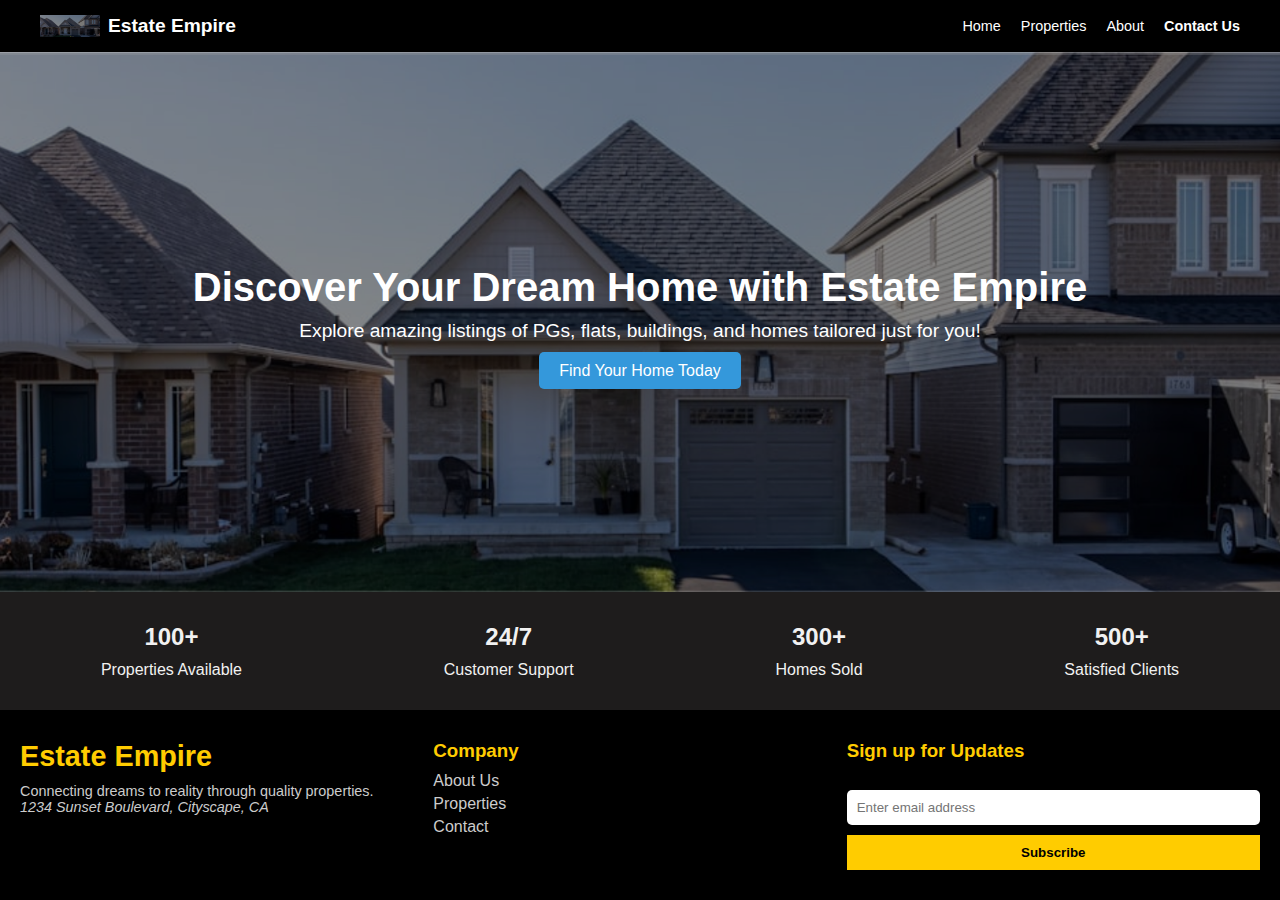
==== index.html @ 5ba8b9bf "webpage sfor real estate website" ====
<!DOCTYPE html>
<html lang="en">
<head>
    <meta charset="UTF-8">
    <meta name="viewport" content="width=device-width, initial-scale=1.0">
    <title>Estate Empire</title>
    <link rel="stylesheet" href="styles.css">
</head>
<body>

    <!-- Header Section -->
    <header class="header">
        <div class="header-container">
            <!-- Logo and Site Name -->
            <div class="logo">
                <img src="12.png" alt="Estate Empire Logo"> 
                <span>Estate Empire</span>
            </div>

            <!-- Navigation Links -->
            <nav class="nav-links">
                <a href="index.html">Home</a>
                <a href="property.html">Properties</a>
                <a href="about.html">About</a>
                <a href="contactus.html" class="highlighted">Contact Us</a>
            </nav>
        </div>
    </header>

    <!-- Hero Section -->
    <section class="hero">
        <div class="hero-content">
            <h1>Discover Your Dream Home with Estate Empire</h1>
            <p>Explore amazing listings of PGs, flats, buildings, and homes tailored just for you!</p>
            <a href="#properties" class="cta-button">Find Your Home Today</a>
        </div>
    </section>

    <!-- stats section  -->

    <div class="stats-section">
        <div class="stat">
          <h2>100+</h2>
          <p>Properties Available</p>
        </div>
        <div class="stat">
          <h2>24/7</h2>
          <p>Customer Support</p>
        </div>
        <div class="stat">
          <h2>300+</h2>
          <p>Homes Sold</p>
        </div>
        <div class="stat">
          <h2>500+</h2>
          <p>Satisfied Clients</p>
        </div>
      </div>
      


    <!-- Footer Section -->
    <!-- Footer -->
    <!-- Footer -->
    <footer>
        <div class="footer-content">
            <div class="footer-logo"><h2>Estate Empire</h2></div>
            <p>Connecting dreams to reality through quality properties.</p>
            <address>1234 Sunset Boulevard, Cityscape, CA</address>
        </div>
        <div class="footer-links">
            <h3>Company</h3>
            <a href="about.html">About Us</a>
            <a href="properties.html">Properties</a>
            <a href="contactus.html">Contact</a>
        </div>
        <div class="footer-subscribe">
            <h3>Sign up for Updates</h3>
            <p>Get the latest news and updates right to your inbox.</p>
            <input type="email" placeholder="Enter email address">
            <button>Subscribe</button>
        </div>
    </footer>

</body>
</html>
---- styles.css ----
/* Reset */
* {
    margin: 0;
    padding: 0;
    box-sizing: border-box;
}

body {
    font-family: Arial, sans-serif;
    background-color: #1f1c1c;
}

/* Header Styling */
.header {
    background-color: #000;
    padding: 15px 20px;
}

.header-container {
    display: flex;
    justify-content: space-between;
    align-items: center;
    max-width: 1200px;
    margin: auto;
}

.logo {
    display: flex;
    align-items: center;
}

.logo img {
    width: 60px;
    margin-right: 8px;
}

.logo span {
    color: #fff;
    font-size: 1.2em;
    font-weight: bold;
}

.nav-links {
    display: flex;
}

.nav-links a {
    color: #fff;
    margin-left: 20px;
    font-size: 0.9em;
    text-decoration: none;
    transition: color 0.3s;
}

.nav-links a:hover {
    color: #f1c40f;
}

.highlighted {
    color: #f1c40f;
    font-weight: bold;
}

/* Hero Section */
.hero {
    background: url('12.png') no-repeat center center/cover; /* Replace with your background image path */
    height: 60vh;
    display: flex;
    justify-content: center;
    align-items: center;
    color: #fff;
    text-align: center;
}

.hero-content h1 {
    font-size: 2.5em;
    margin-bottom: 10px;
}

.hero-content p {
    font-size: 1.2em;
    margin-bottom: 20px;
}

.cta-button {
    background-color: #3498db;
    color: #fff;
    padding: 10px 20px;
    border-radius: 5px;
    text-decoration: none;
    transition: background-color 0.3s;
}

.cta-button:hover {
    background-color: #2980b9;
}

/* Stats Section Styling */
.stats-section {
    height: 118px;
    display: flex;
    justify-content: space-around;
    align-items: center;
    background-color: #1e1c1c; /* Dark background */
    color: #f1f1f1; /* Light text color */
    padding: 20px 0;
    text-align: center;
    font-family: Arial, sans-serif;
  }
  
  /* Individual Stat Block */
  .stat {
    margin: 0 20px;
  }
  
  .stat h2 {
    font-size: 1.5rem;
    margin-bottom: 10px;
  }
  
  .stat p {
    font-size: 1rem;
    margin: 0;
  }
  


/* Footer */
footer {
    display: flex;
    justify-content: space-around;
    padding: 30px 20px;
    background-color: #000;
    text-align: left;
}
.footer-content, .footer-links, .footer-subscribe {
    flex: 1;
}
.footer-content .footer-logo {
    font-size: 1.5em;
    margin-bottom: 10px;
}

.footer-logo h2 {
    color: #ffcc00;
    font-size: 1.2em;
    font-weight: bold;
}

.footer-content p, .footer-content address {
    font-size: 0.9em;
    color: #ccc;
}
.footer-links h3, .footer-subscribe h3 {
    margin-bottom: 10px;
    color: #ffcc00;
}
.footer-links a {
    display: block;
    color: #ccc;
    text-decoration: none;
    margin-bottom: 5px;
}
.footer-subscribe input[type="email"] {
    padding: 10px;
    width: 100%;
    margin-bottom: 10px;
    border: none;
    border-radius: 5px;
}
.footer-subscribe button {
    width: 100%;
    padding: 10px;
    background-color: #ffcc00;
    color: #000;
    border: none;
    font-weight: bold;
}
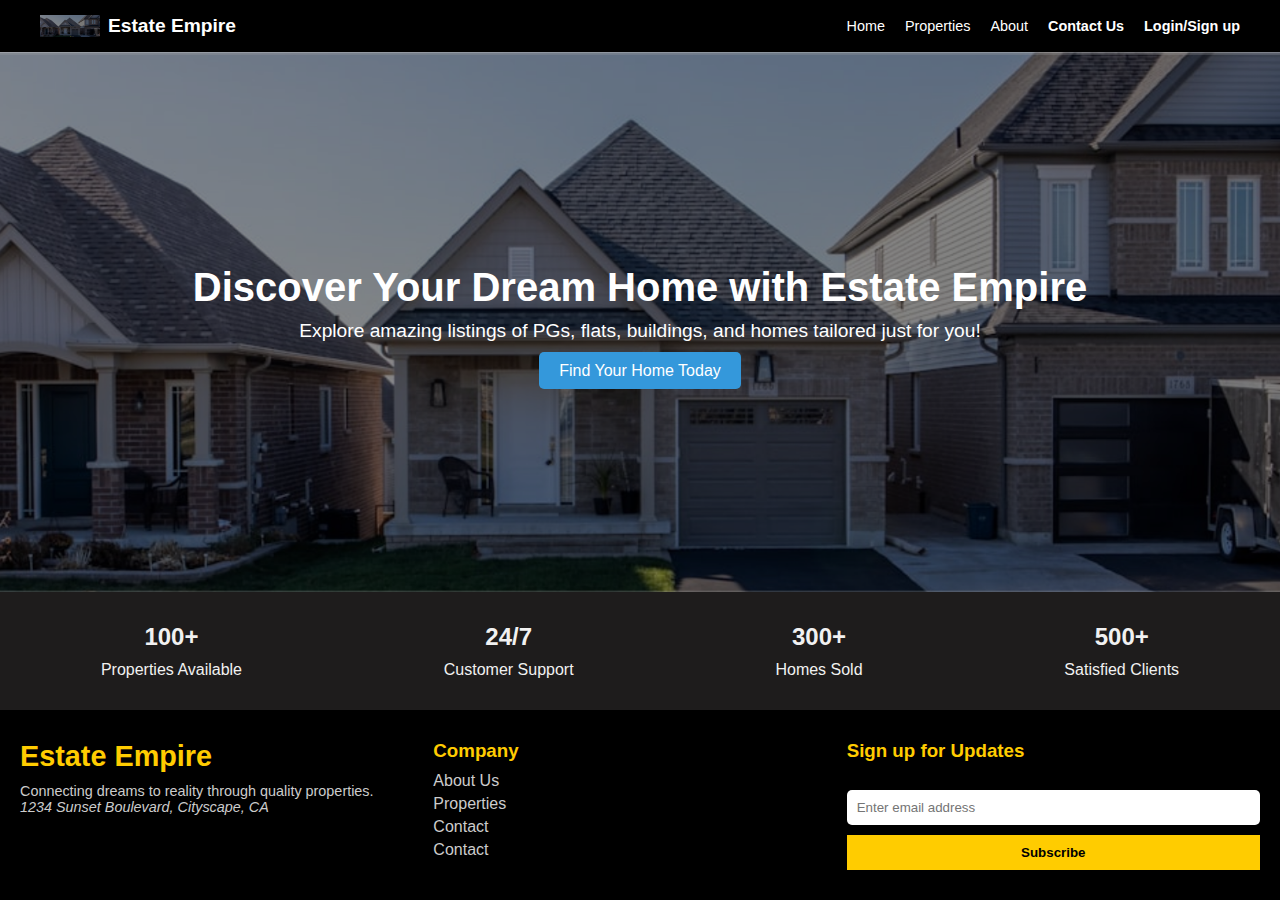
==== commit 273aa64b: "add login page" ====
--- a/index.html
+++ b/index.html
@@ -23,6 +23,7 @@
                 <a href="property.html">Properties</a>
                 <a href="about.html">About</a>
                 <a href="contactus.html" class="highlighted">Contact Us</a>
+                <a href="login.html"><b>Login/Sign up</b></a>
             </nav>
         </div>
     </header>
@@ -73,6 +74,7 @@
             <a href="about.html">About Us</a>
             <a href="properties.html">Properties</a>
             <a href="contactus.html">Contact</a>
+            <a href="login.html">Contact</a>
         </div>
         <div class="footer-subscribe">
             <h3>Sign up for Updates</h3>
--- a/styles.css
+++ b/styles.css
@@ -1,4 +1,7 @@
 /* Reset */
+html{
+    scroll-behavior: smooth;
+}
 * {
     margin: 0;
     padding: 0;
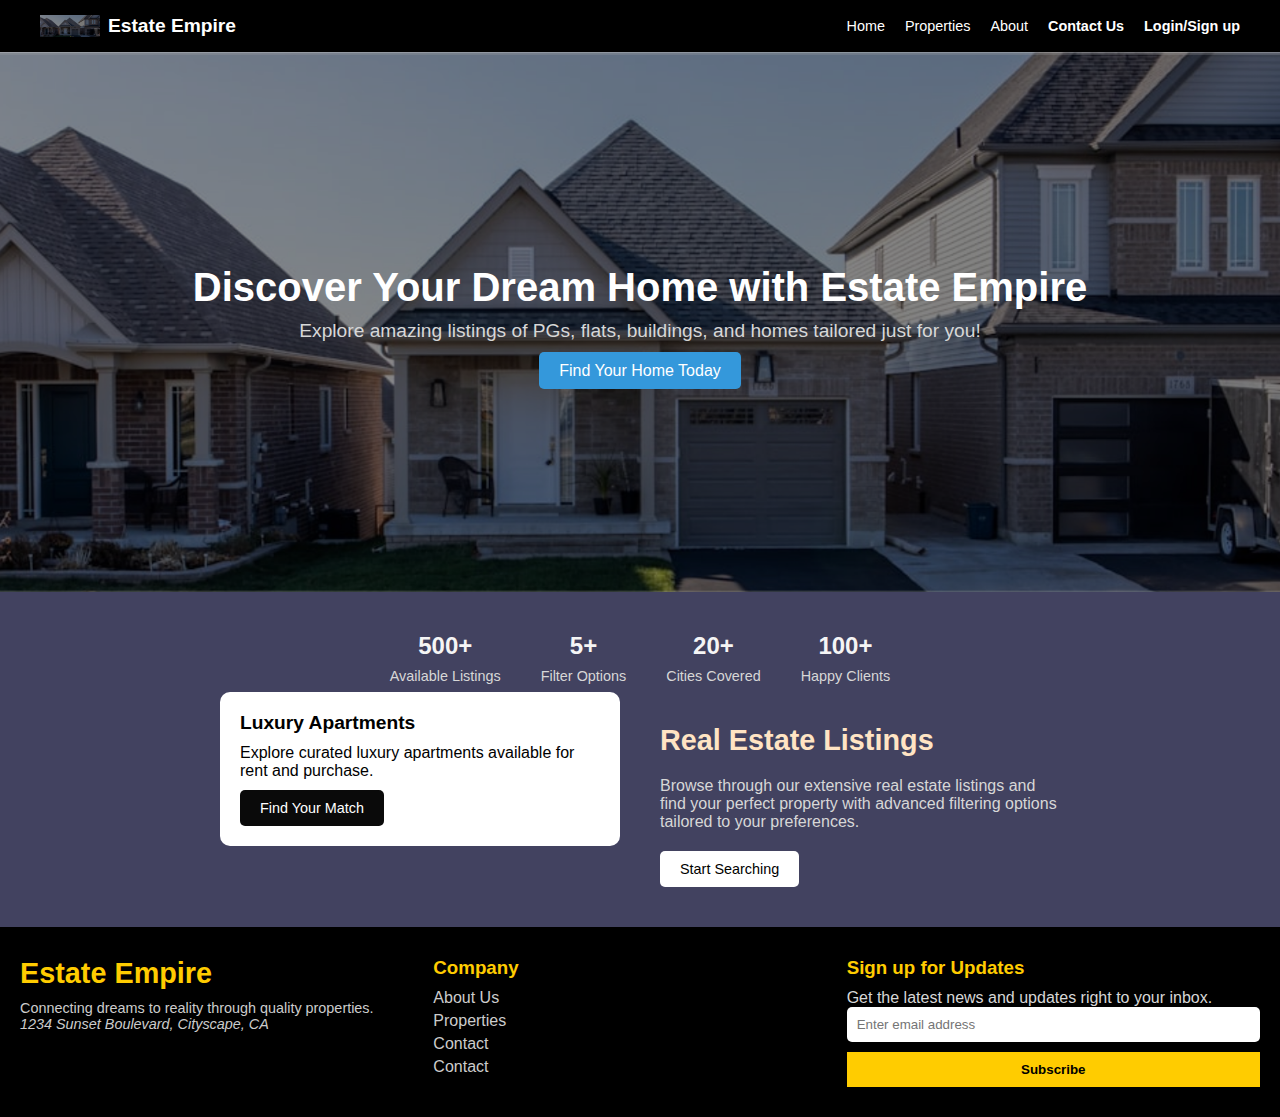
==== commit 1b840d00: "add some changes to home page" ====
--- a/index.html
+++ b/index.html
@@ -39,24 +39,41 @@
 
     <!-- stats section  -->
 
-    <div class="stats-section">
-        <div class="stat">
-          <h2>100+</h2>
-          <p>Properties Available</p>
+    <section class="real-estate-section">
+        <div class="stats">
+            <div class="stat-item">
+                <h3>500+</h3>
+                <p>Available Listings</p>
+            </div>
+            <div class="stat-item">
+                <h3>5+</h3>
+                <p>Filter Options</p>
+            </div>
+            <div class="stat-item">
+                <h3>20+</h3>
+                <p>Cities Covered</p>
+            </div>
+            <div class="stat-item">
+                <h3>100+</h3>
+                <p>Happy Clients</p>
+            </div>
         </div>
-        <div class="stat">
-          <h2>24/7</h2>
-          <p>Customer Support</p>
+        <div class="listing-content">
+            <div class="image-card">
+                <img src="google-placeholder.jpg" alt="Luxury Apartments">
+                <div class="card-description">
+                    <h4>Luxury Apartments</h4>
+                    <p class="bleed">Explore curated luxury apartments available for rent and purchase.</p>
+                    <a href="#" class="button">Find Your Match</a>
+                </div>
+            </div>
+            <div class="listing-info">
+                <h2 style="color: bisque;">Real Estate Listings</h2>
+                <p>Browse through our extensive real estate listings and find your perfect property with advanced filtering options tailored to your preferences.</p>
+                <a href="#" class="button">Start Searching</a>
+            </div>
         </div>
-        <div class="stat">
-          <h2>300+</h2>
-          <p>Homes Sold</p>
-        </div>
-        <div class="stat">
-          <h2>500+</h2>
-          <p>Satisfied Clients</p>
-        </div>
-      </div>
+    </section>
       
 
 
--- a/styles.css
+++ b/styles.css
@@ -99,32 +99,112 @@
 }
 
 /* Stats Section Styling */
-.stats-section {
-    height: 118px;
-    display: flex;
-    justify-content: space-around;
-    align-items: center;
-    background-color: #1e1c1c; /* Dark background */
-    color: #f1f1f1; /* Light text color */
-    padding: 20px 0;
+/* Real Estate Section */
+.real-estate-section {
+    background-color: rgb(66, 66, 96);
+    padding: 40px;
+    display: flex;
+    flex-direction: column;
+    align-items: center;
+    gap: 40px;
+}
+
+.stats {
+    display: flex;
+    justify-content: center;
+    gap: 40px;
+}
+
+.stat-item {
     text-align: center;
-    font-family: Arial, sans-serif;
-  }
-  
-  /* Individual Stat Block */
-  .stat {
-    margin: 0 20px;
-  }
-  
-  .stat h2 {
+}
+
+p{
+    color: #d7d7d7;
+}
+
+.bleed{
+    color: #000;
+}
+.stat-item h3 {
     font-size: 1.5rem;
-    margin-bottom: 10px;
-  }
-  
-  .stat p {
-    font-size: 1rem;
-    margin: 0;
-  }
+    color: #f5f5f5; /* Highlighted color */
+}
+
+.stat-item p {
+    font-size: 0.9rem;
+    margin-top: 8px;
+}
+
+/* Listing Content */
+.listing-content {
+    display: flex;
+    flex-wrap: wrap;
+    justify-content: center;
+    gap: 40px;
+    align-items: flex-start;
+}
+
+.image-card {
+    position: relative;
+    max-width: 400px;
+}
+
+.image-card img {
+    width: 100%;
+    border-radius: 10px;
+}
+
+.card-description {
+    background-color: #ffffff;
+    color: #000;
+    padding: 20px;
+    border-radius: 10px;
+    margin-top: -50px;
+    position: relative;
+}
+
+.card-description h4 {
+    margin: 0 0 10px 0;
+    font-size: 1.2rem;
+}
+
+.card-description .button {
+    display: inline-block;
+    margin-top: 10px;
+    padding: 10px 20px;
+    background-color: #0a0a0a;
+    color: #ffffff;
+    border: none;
+    border-radius: 5px;
+    text-decoration: none;
+    font-size: 0.9rem;
+}
+
+/* Listing Info */
+.listing-info {
+    max-width: 400px;
+}
+
+.listing-info h2 {
+    margin: 0 0 20px 0;
+    font-size: 1.8rem;
+}
+
+.listing-info p {
+    margin-bottom: 20px;
+}
+
+.listing-info .button {
+    display: inline-block;
+    padding: 10px 20px;
+    background-color: #ffffff;
+    color: #000;
+    border: none;
+    border-radius: 5px;
+    text-decoration: none;
+    font-size: 0.9rem;
+}
   
 
 
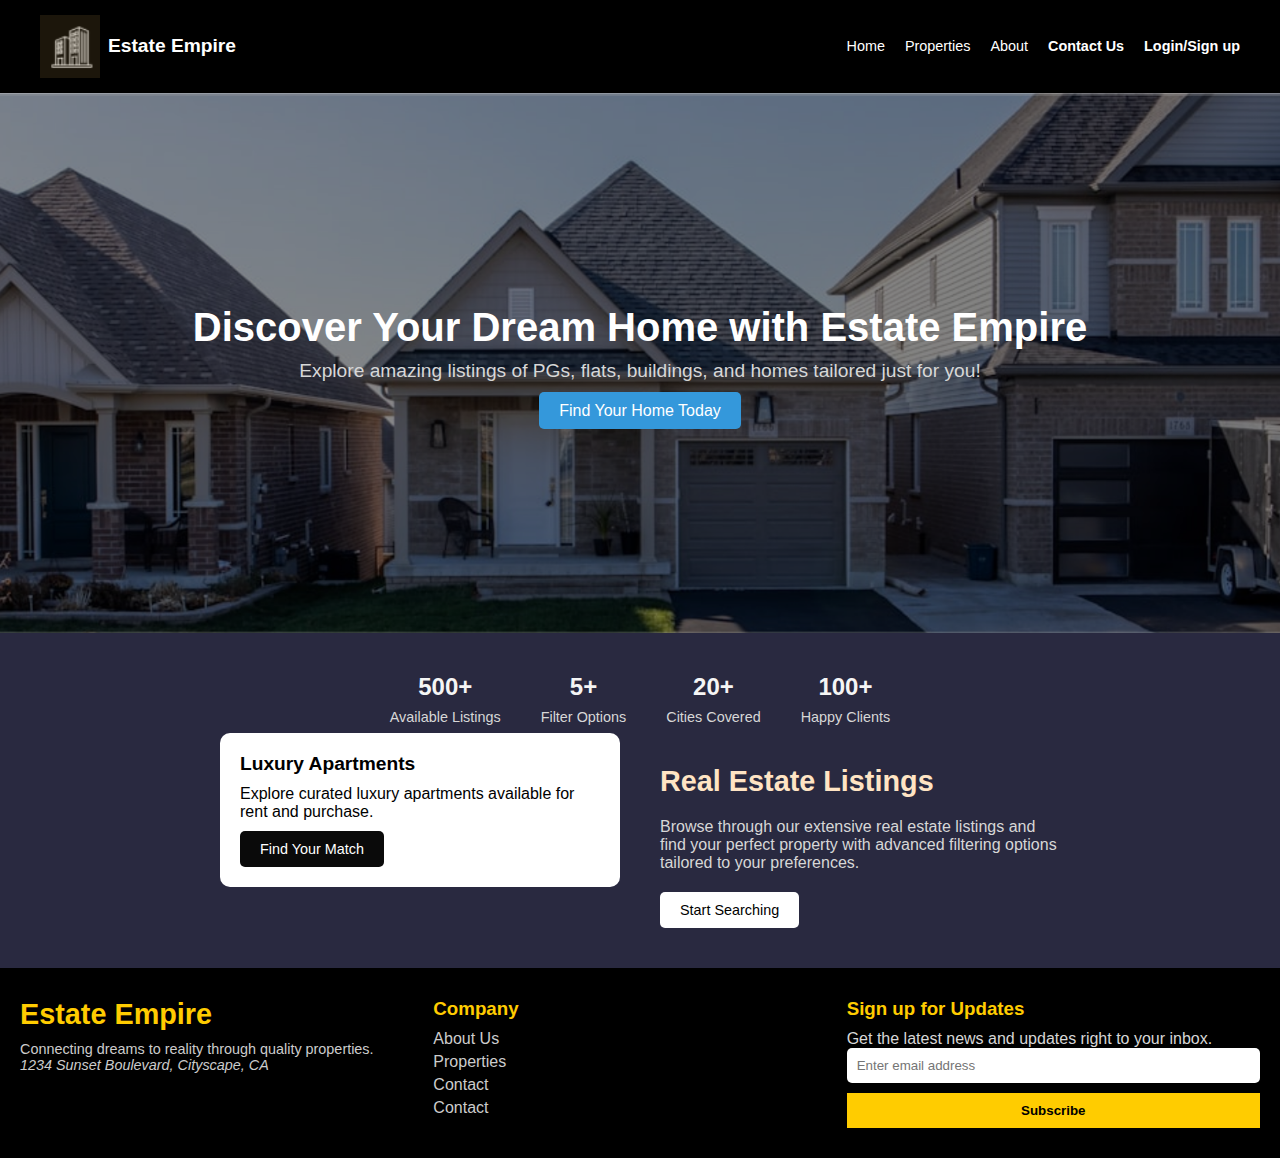
==== commit 061b5cfa: "add some changes to login page" ====
--- a/index.html
+++ b/index.html
@@ -13,7 +13,7 @@
         <div class="header-container">
             <!-- Logo and Site Name -->
             <div class="logo">
-                <img src="12.png" alt="Estate Empire Logo"> 
+                <img src="456.png" alt="Estate Empire Logo"> 
                 <span>Estate Empire</span>
             </div>
 
@@ -33,7 +33,7 @@
         <div class="hero-content">
             <h1>Discover Your Dream Home with Estate Empire</h1>
             <p>Explore amazing listings of PGs, flats, buildings, and homes tailored just for you!</p>
-            <a href="#properties" class="cta-button">Find Your Home Today</a>
+            <a href="property.html" class="cta-button">Find Your Home Today</a>
         </div>
     </section>
 
--- a/styles.css
+++ b/styles.css
@@ -101,7 +101,7 @@
 /* Stats Section Styling */
 /* Real Estate Section */
 .real-estate-section {
-    background-color: rgb(66, 66, 96);
+    background-color: rgb(41, 41, 64);
     padding: 40px;
     display: flex;
     flex-direction: column;
